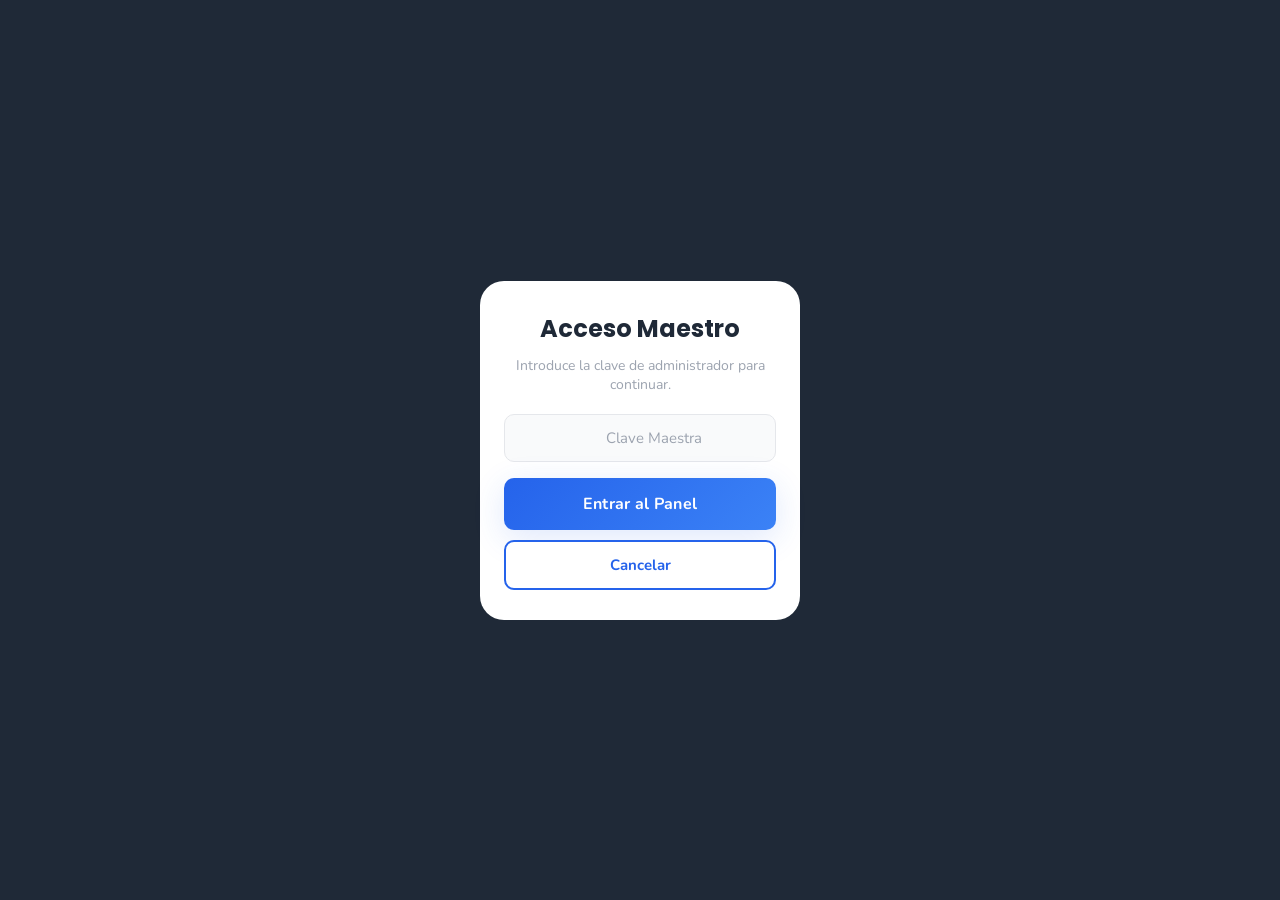
==== admin.html @ 2dc20d6f "cambios en los roles" ====
<!DOCTYPE html>
<html lang="es">
<head>
  <meta charset="UTF-8"/>
  <meta name="viewport" content="width=device-width, initial-scale=1.0"/>
  <title>MediConnect – Panel Admin</title>
  <link rel="stylesheet" href="style.css"/>
  <style>
    .admin-header {
      background: var(--white);
      padding: 52px 20px 16px;
      border-bottom: 1px solid var(--gray-100);
      display: flex; align-items: center; justify-content: space-between;
    }
    .admin-header h1 { font-family: var(--font-title); font-size: 20px; font-weight: 800; color: var(--gray-800); }
    
    .admin-content { padding: 20px; }
    
    .req-card {
      background: var(--white);
      border-radius: 16px;
      padding: 16px;
      margin-bottom: 16px;
      box-shadow: var(--shadow-sm);
      border: 1px solid var(--gray-100);
      display: flex; flex-direction: column; gap: 12px;
    }
    .req-user { display: flex; align-items: center; gap: 12px; }
    .req-avatar { width: 44px; height: 44px; background: var(--primary-light); color: var(--primary); border-radius: 50%; display: flex; align-items: center; justify-content: center; font-weight: 800; font-size: 18px; }
    .req-info h3 { font-size: 15px; font-weight: 700; color: var(--gray-800); }
    .req-info p { font-size: 12px; color: var(--gray-400); }
    
    .req-actions { display: flex; gap: 8px; }
    .btn-approve { background: #10B981; color: white; border: none; padding: 10px; border-radius: 10px; flex: 1; font-weight: 700; font-size: 13px; cursor: pointer; transition: opacity 0.2s; }
    .btn-reject { background: var(--gray-100); color: var(--gray-600); border: none; padding: 10px; border-radius: 10px; flex: 1; font-weight: 700; font-size: 13px; cursor: pointer; }
    .btn-approve:hover, .btn-reject:hover { opacity: 0.8; }

    /* Modal Access */
    #accessModal {
      position: fixed; top: 0; left: 0; width: 100%; height: 100%;
      background: var(--gray-800); z-index: 1000;
      display: flex; align-items: center; justify-content: center; padding: 20px;
    }
    .access-box {
      background: var(--white); width: 100%; max-width: 320px;
      padding: 30px 24px; border-radius: 24px; text-align: center;
    }
    .access-box h2 { font-family: var(--font-title); margin-bottom: 10px; }
    .access-box p { font-size: 14px; color: var(--gray-400); margin-bottom: 20px; }
  </style>
</head>
<body>
  <div id="accessModal">
    <div class="access-box">
      <h2>Acceso Maestro</h2>
      <p>Introduce la clave de administrador para continuar.</p>
      <input type="password" id="masterKey" class="input-field" placeholder="Clave Maestra" style="margin-bottom:16px; text-align:center;">
      <button class="btn-primary" onclick="verifyKey()">Entrar al Panel</button>
      <button class="btn-secondary" style="margin-top:10px;" onclick="location.href='dashboard.html'">Cancelar</button>
    </div>
  </div>

  <div class="page" id="adminPage" style="display:none;">
    <div class="admin-header">
      <h1>Solicitudes Validador</h1>
      <button class="back-btn" onclick="location.href='perfil.html'" style="background:var(--gray-100); width:36px; height:36px; border-radius:50%; border:none; display:flex; align-items:center; justify-content:center; cursor:pointer;">
        <svg xmlns="http://www.w3.org/2000/svg" fill="none" viewBox="0 0 24 24" stroke-width="2.5" stroke="currentColor" style="width:18px;height:18px;"><path stroke-linecap="round" stroke-linejoin="round" d="M15.75 19.5L8.25 12l7.5-7.5"/></svg>
      </button>
    </div>

    <div class="admin-content" id="requestsList">
      <p style="text-align:center; color:var(--gray-400); margin-top:40px;">Cargando solicitudes...</p>
    </div>
  </div>

  <div id="toast" class="toast"></div>

  <script src="app.js"></script>
  <script>
    const MASTER_PASSWORD = 'admin123'; // Clave por defecto (Cámbiala en producción)

    function showToast(msg, type='') {
      const t = document.getElementById('toast');
      t.textContent = msg; t.className = 'toast ' + type; t.classList.add('show');
      setTimeout(() => t.classList.remove('show'), 2800);
    }

    function verifyKey() {
      const input = document.getElementById('masterKey').value;
      if (input === MASTER_PASSWORD) {
        document.getElementById('accessModal').style.display = 'none';
        document.getElementById('adminPage').style.display = 'block';
        loadRequests();
      } else {
        showToast('Clave incorrecta', 'error');
      }
    }

    async function loadRequests() {
      const list = await mediConnect.getValidatorRequests();
      const container = document.getElementById('requestsList');
      
      if (list.length === 0) {
        container.innerHTML = `<div style="text-align:center; margin-top:60px;">
          <div style="font-size:40px; margin-bottom:10px;">✅</div>
          <p style="color:var(--gray-400);">No hay solicitudes pendientes.</p>
        </div>`;
        return;
      }

      container.innerHTML = list.map(req => `
        <div class="req-card fade-up">
          <div class="req-user">
            <div class="req-avatar">${req.nombre.charAt(0).toUpperCase()}</div>
            <div class="req-info">
              <h3>${req.nombre}</h3>
              <p>${req.email}</p>
            </div>
          </div>
          <div class="req-actions">
            <button class="btn-reject" onclick="process('${req.id}', 'rechazado', '${req.usuario_id}')">Rechazar</button>
            <button class="btn-approve" onclick="process('${req.id}', 'aprobado', '${req.usuario_id}')">Aprobar Acceso</button>
          </div>
        </div>
      `).join('');
    }

    async function process(reqId, status, userId) {
      if (!confirm(`¿Estás seguro de ${status === 'aprobado' ? 'aprobar' : 'rechazar'} esta solicitud?`)) return;
      
      const ok = await mediConnect.processValidatorRequest(reqId, status, userId);
      if (ok) {
        showToast(`Usuario ${status}`, 'success');
        loadRequests();
      } else {
        showToast('Error al procesar', 'error');
      }
    }
  </script>
</body>
</html>
---- style.css ----
/* ===== MediConnect - Global Styles ===== */
@import url('https://fonts.googleapis.com/css2?family=Nunito:wght@400;500;600;700;800&family=Poppins:wght@400;500;600;700&display=swap');

:root {
  --primary: #2563EB;
  --primary-dark: #1d4ed8;
  --primary-light: #EFF6FF;
  --primary-gradient: linear-gradient(135deg, #2563EB, #3B82F6);
  --success: #10B981;
  --warning: #F59E0B;
  --danger: #EF4444;
  --gray-50: #F9FAFB;
  --gray-100: #F3F4F6;
  --gray-200: #E5E7EB;
  --gray-400: #9CA3AF;
  --gray-600: #4B5563;
  --gray-800: #1F2937;
  --white: #FFFFFF;
  --shadow-sm: 0 1px 3px rgba(0,0,0,0.08);
  --shadow-md: 0 4px 16px rgba(0,0,0,0.10);
  --shadow-lg: 0 8px 32px rgba(37,99,235,0.15);
  --radius: 14px;
  --radius-sm: 10px;
  --nav-height: 72px;
  --font-main: 'Nunito', sans-serif;
  --font-title: 'Poppins', sans-serif;
  
  /* Role Colors - Premium Palettes */
  --role-donante: #10B981;
  --role-donante-bg: rgba(16, 185, 129, 0.1);
  --role-receptor: #6366F1;
  --role-receptor-bg: rgba(99, 102, 241, 0.1);
  --role-validador: #F59E0B;
  --role-validador-bg: rgba(245, 158, 11, 0.1);
}

* { margin: 0; padding: 0; box-sizing: border-box; -webkit-tap-highlight-color: transparent; }

html, body {
  font-family: var(--font-main);
  background: var(--gray-50);
  color: var(--gray-800);
  min-height: 100vh;
  max-width: 480px;
  margin: 0 auto;
  position: relative;
  overflow-x: hidden;
}

/* ===== BOTTOM NAV ===== */
.bottom-nav {
  position: fixed;
  bottom: 0; left: 50%; transform: translateX(-50%);
  width: 100%; max-width: 480px;
  background: var(--white);
  border-top: 1px solid var(--gray-200);
  display: flex;
  align-items: center;
  justify-content: space-around;
  height: var(--nav-height);
  z-index: 100;
  box-shadow: 0 -4px 20px rgba(0,0,0,0.06);
}

.nav-item {
  display: flex;
  flex-direction: column;
  align-items: center;
  gap: 4px;
  color: var(--gray-400);
  text-decoration: none;
  font-size: 11px;
  font-weight: 600;
  cursor: pointer;
  transition: color 0.2s;
  padding: 8px 12px;
}

.nav-item.active { color: var(--primary); }
.nav-item svg { width: 22px; height: 22px; }

.nav-btn-center {
  background: var(--primary-gradient);
  border: none;
  border-radius: 50%;
  width: 54px; height: 54px;
  display: flex;
  align-items: center;
  justify-content: center;
  box-shadow: 0 4px 16px rgba(37,99,235,0.4);
  cursor: pointer;
  margin-top: -12px;
  transition: transform 0.2s, box-shadow 0.2s;
}
.nav-btn-center:hover { transform: scale(1.08); box-shadow: 0 6px 20px rgba(37,99,235,0.5); }
.nav-btn-center svg { color: white; width: 26px; height: 26px; }

/* ===== PAGE CONTENT ===== */
.page { padding-bottom: calc(var(--nav-height) + 16px); min-height: 100vh; }
.page-no-nav { min-height: 100vh; }

/* ===== CARDS ===== */
.card {
  background: var(--white);
  border-radius: var(--radius);
  padding: 16px;
  box-shadow: var(--shadow-sm);
  border: 1px solid var(--gray-100);
}

/* ===== BUTTONS ===== */
.btn-primary {
  background: var(--primary-gradient);
  color: white;
  border: none;
  border-radius: var(--radius-sm);
  padding: 15px 24px;
  font-size: 16px;
  font-weight: 700;
  font-family: var(--font-main);
  width: 100%;
  cursor: pointer;
  transition: opacity 0.2s, transform 0.15s, box-shadow 0.2s;
  box-shadow: var(--shadow-lg);
  letter-spacing: 0.3px;
}
.btn-primary:hover { opacity: 0.93; box-shadow: 0 6px 20px rgba(37,99,235,0.35); }
.btn-primary:active { transform: scale(0.98); }

.btn-secondary {
  background: var(--white);
  color: var(--primary);
  border: 2px solid var(--primary);
  border-radius: var(--radius-sm);
  padding: 13px 24px;
  font-size: 15px;
  font-weight: 700;
  font-family: var(--font-main);
  width: 100%;
  cursor: pointer;
  transition: all 0.2s;
}
.btn-secondary:hover { background: var(--primary-light); }

/* ===== INPUTS ===== */
.input-group { display: flex; flex-direction: column; gap: 6px; }
.input-group label { font-size: 13px; font-weight: 700; color: var(--gray-600); text-transform: uppercase; letter-spacing: 0.5px; }

.input-field {
  width: 100%;
  background: var(--gray-50);
  border: 1.5px solid var(--gray-200);
  border-radius: var(--radius-sm);
  padding: 13px 14px 13px 42px;
  font-size: 15px;
  font-family: var(--font-main);
  color: var(--gray-800);
  outline: none;
  transition: border-color 0.2s, box-shadow 0.2s;
}
.input-field:focus { border-color: var(--primary); box-shadow: 0 0 0 3px rgba(37,99,235,0.1); background: white; }
.input-field::placeholder { color: var(--gray-400); }
.input-field.no-icon { padding-left: 14px; }

.input-wrap { position: relative; }
.input-wrap .input-icon {
  position: absolute;
  left: 13px; top: 50%; transform: translateY(-50%);
  color: var(--gray-400);
  width: 18px; height: 18px;
  pointer-events: none;
}

/* ===== STATUS BADGES ===== */
.badge {
  display: inline-flex;
  align-items: center;
  padding: 3px 10px;
  border-radius: 20px;
  font-size: 11px;
  font-weight: 700;
  text-transform: uppercase;
  letter-spacing: 0.4px;
}
.badge-success { background: #D1FAE5; color: #065F46; }
.badge-warning { background: #FEF3C7; color: #92400E; }
.badge-danger  { background: #FEE2E2; color: #991B1B; }
.badge-blue    { background: var(--primary-light); color: var(--primary); }

/* ROLE BADGES (Glassmorphism) */
.role-badge {
  display: inline-flex;
  align-items: center;
  gap: 6px;
  padding: 6px 14px;
  border-radius: 12px;
  font-size: 12px;
  font-weight: 800;
  text-transform: uppercase;
  letter-spacing: 0.5px;
  backdrop-filter: blur(8px);
  border: 1px solid rgba(255,255,255,0.2);
}
.role-badge.donante { background: var(--role-donante-bg); color: var(--role-donante); border-color: rgba(16, 185, 129, 0.2); }
.role-badge.receptor { background: var(--role-receptor-bg); color: var(--role-receptor); border-color: rgba(99, 102, 241, 0.2); }
.role-badge.validador { background: var(--role-validador-bg); color: var(--role-validador); border-color: rgba(245, 158, 11, 0.2); }

/* PREMIUM STATS CARD */
.stat-card {
  flex: 1;
  background: var(--white);
  border-radius: 18px;
  padding: 16px 12px;
  text-align: center;
  box-shadow: 0 4px 12px rgba(0,0,0,0.03);
  border: 1px solid var(--gray-100);
  transition: transform 0.3s cubic-bezier(0.34, 1.56, 0.64, 1);
}
.stat-card:hover { transform: translateY(-5px); box-shadow: 0 8px 24px rgba(0,0,0,0.06); }
.stat-card .icon-wrap {
  width: 42px; height: 42px;
  border-radius: 12px;
  margin: 0 auto 10px;
  display: flex; align-items: center; justify-content: center;
}
.stat-card h4 { font-size: 20px; font-weight: 800; color: var(--gray-800); margin-bottom: 2px; }
.stat-card p { font-size: 11px; font-weight: 700; color: var(--gray-400); text-transform: uppercase; }

/* ===== MEDICINE CARD ===== */
.med-card {
  background: var(--white);
  border-radius: var(--radius);
  padding: 14px;
  display: flex;
  align-items: center;
  gap: 14px;
  box-shadow: var(--shadow-sm);
  border: 1px solid var(--gray-100);
  transition: box-shadow 0.2s;
}
.med-card:hover { box-shadow: var(--shadow-md); }

.med-img {
  width: 60px; height: 60px;
  border-radius: 10px;
  object-fit: cover;
  background: var(--gray-100);
  flex-shrink: 0;
  display: flex; align-items: center; justify-content: center;
  font-size: 24px;
  overflow: hidden;
}
.med-img img { width: 100%; height: 100%; object-fit: cover; }

.med-info { flex: 1; min-width: 0; }
.med-info h3 { font-size: 15px; font-weight: 700; color: var(--gray-800); white-space: nowrap; overflow: hidden; text-overflow: ellipsis; }
.med-info p { font-size: 12px; color: var(--gray-400); margin-top: 2px; }
.med-info .med-meta { display: flex; align-items: center; gap: 4px; margin-top: 4px; font-size: 12px; color: var(--gray-600); }

/* ===== MODAL ===== */
.modal-overlay {
  position: fixed;
  inset: 0;
  background: rgba(0,0,0,0.5);
  backdrop-filter: blur(4px);
  z-index: 200;
  display: flex;
  align-items: center;
  justify-content: center;
  padding: 24px;
  opacity: 0;
  pointer-events: none;
  transition: opacity 0.2s;
}
.modal-overlay.show { opacity: 1; pointer-events: all; }

.modal {
  background: var(--white);
  border-radius: 20px;
  padding: 28px 24px;
  width: 100%;
  max-width: 360px;
  text-align: center;
  transform: scale(0.9) translateY(20px);
  transition: transform 0.25s cubic-bezier(0.34,1.56,0.64,1);
}
.modal-overlay.show .modal { transform: scale(1) translateY(0); }

/* ===== TOAST ===== */
.toast {
  position: fixed;
  top: 16px; left: 50%; transform: translateX(-50%) translateY(-80px);
  background: var(--gray-800);
  color: white;
  padding: 12px 20px;
  border-radius: 30px;
  font-size: 14px;
  font-weight: 600;
  z-index: 300;
  transition: transform 0.3s cubic-bezier(0.34,1.56,0.64,1);
  white-space: nowrap;
  max-width: 90vw;
}
.toast.show { transform: translateX(-50%) translateY(0); }
.toast.success { background: var(--success); }
.toast.error { background: var(--danger); }

/* ===== SKELETON LOADER ===== */
.skeleton {
  background: linear-gradient(90deg, var(--gray-100) 25%, var(--gray-200) 50%, var(--gray-100) 75%);
  background-size: 200% 100%;
  animation: shimmer 1.5s infinite;
  border-radius: 8px;
}
@keyframes shimmer { 0%{background-position:200% 0} 100%{background-position:-200% 0} }

/* ===== SECTION HEADER ===== */
.section-header {
  display: flex;
  align-items: center;
  justify-content: space-between;
  margin-bottom: 14px;
}
.section-header h2 { font-size: 17px; font-weight: 800; color: var(--gray-800); font-family: var(--font-title); }
.section-header a { font-size: 13px; color: var(--primary); font-weight: 700; text-decoration: none; }

/* ===== SCROLLBAR ===== */
::-webkit-scrollbar { width: 4px; }
::-webkit-scrollbar-track { background: transparent; }
::-webkit-scrollbar-thumb { background: var(--gray-200); border-radius: 10px; }

/* ===== ANIMATIONS ===== */
@keyframes fadeUp { from { opacity:0; transform:translateY(20px); } to { opacity:1; transform:translateY(0); } }
.fade-up { animation: fadeUp 0.4s ease forwards; }
.delay-1 { animation-delay: 0.1s; opacity: 0; }
.delay-2 { animation-delay: 0.2s; opacity: 0; }
.delay-3 { animation-delay: 0.3s; opacity: 0; }
.delay-4 { animation-delay: 0.4s; opacity: 0; }

/* ===== SPINNER ===== */
.spinner {
  width: 20px; height: 20px;
  border: 2.5px solid rgba(255,255,255,0.4);
  border-top-color: white;
  border-radius: 50%;
  animation: spin 0.7s linear infinite;
  display: inline-block;
}
@keyframes spin { to { transform: rotate(360deg); } }
/* ===== APP HEADER ===== */
.app-header {
  background: var(--white);
  padding: 52px 20px 16px;
  display: flex;
  align-items: center;
  gap: 12px;
  position: sticky;
  top: 0;
  z-index: 100;
  border-bottom: 1px solid var(--gray-100);
  max-width: 480px;
  width: 100%;
  margin: 0 auto;
}
.app-header h1 {
  font-family: var(--font-title);
  font-size: 20px;
  font-weight: 700;
  color: var(--gray-800);
}

.back-btn {
  background: var(--gray-100);
  border: none;
  cursor: pointer;
  width: 36px;
  height: 36px;
  display: flex;
  align-items: center;
  justify-content: center;
  border-radius: 50%;
  transition: background 0.2s;
  color: var(--gray-800);
}
.back-btn:active { background: var(--gray-200); }
.back-btn svg { width: 20px; height: 20px; }

/* ===== SEARCH BOX ===== */
.search-box {
  background: var(--white);
  border-radius: var(--radius-sm);
  padding: 12px 16px;
  display: flex;
  align-items: center;
  gap: 10px;
  border: 1px solid var(--gray-200);
  transition: border-color 0.2s;
}
.search-box:focus-within { border-color: var(--primary); }
.search-box input {
  border: none;
  outline: none;
  width: 100%;
  font-size: 14px;
  font-weight: 600;
  font-family: var(--font-main);
  background: transparent;
}

/* ===== GRID SYSTEM ===== */
.row-2 { display: grid; grid-template-columns: 1fr 1fr; gap: 12px; }
/* ===== DASHBOARD SPECIFIC ===== */
.header-greeting h2 {
  font-family: var(--font-title);
  font-size: 22px;
  font-weight: 800;
  color: var(--gray-800);
  letter-spacing: -0.5px;
}
.header-greeting p { font-size: 14px; color: var(--gray-400); font-weight: 600; }

.avatar {
  width: 44px;
  height: 44px;
  border-radius: 12px;
  background: var(--gray-100);
  display: flex;
  align-items: center;
  justify-content: center;
  font-weight: 800;
  color: var(--primary);
  border: 1px solid var(--gray-200);
  cursor: pointer;
  transition: transform 0.2s;
}
.avatar:active { transform: scale(0.95); }

.dash-content {
  padding: 20px 16px;
  display: flex;
  flex-direction: column;
  gap: 20px;
}

.stats-container {
  display: flex;
  gap: 12px;
  padding: 0 20px;
  margin-top: -10px;
}
/* ===== FILTERS & CHIPS ===== */
.filter-chips {
  display: flex;
  gap: 8px;
  overflow-x: auto;
  padding: 14px 20px;
  scrollbar-width: none;
}
.filter-chips::-webkit-scrollbar { display: none; }

.chip {
  border: 1.5px solid var(--gray-200);
  border-radius: 20px;
  padding: 7px 16px;
  font-size: 13px;
  font-weight: 700;
  font-family: var(--font-main);
  color: var(--gray-600);
  background: var(--white);
  cursor: pointer;
  white-space: nowrap;
  transition: all 0.2s;
  flex-shrink: 0;
}
.chip.active {
  background: var(--primary);
  border-color: var(--primary);
  color: white;
}

/* ===== RESULTS LIST ===== */
.results-list { padding: 0 16px 16px; display: flex; flex-direction: column; gap: 10px; }

.med-card-full {
  background: var(--white);
  border-radius: var(--radius);
  padding: 14px;
  display: flex;
  align-items: center;
  gap: 14px;
  box-shadow: var(--shadow-sm);
  border: 1px solid var(--gray-100);
}
.med-card-full .med-img { width: 68px; height: 68px; border-radius: 12px; background: var(--gray-100); display: flex; align-items: center; justify-content: center; font-size: 26px; flex-shrink: 0; overflow: hidden; }
.med-card-full .med-info { flex: 1; min-width: 0; }
.med-card-full .med-info h3 { font-size: 15px; font-weight: 700; color: var(--gray-800); }
.med-card-full .med-info p { font-size: 12px; color: var(--gray-400); margin-top: 2px; }
.med-card-full .med-qty { font-size: 13px; font-weight: 700; color: var(--primary); white-space: nowrap; }
.med-card-full .med-location { display: flex; align-items: center; gap: 4px; font-size: 12px; color: var(--gray-600); margin-top: 4px; }

.btn-detail {
  background: var(--gray-800);
  color: white;
  border: none;
  border-radius: 10px;
  padding: 9px 14px;
  font-size: 12px;
  font-weight: 700;
  font-family: var(--font-main);
  cursor: pointer;
  white-space: nowrap;
  transition: background 0.2s;
}
.btn-detail:hover { background: var(--primary); }

/* ===== FORM & SCANNER ===== */
.scanner-area {
  background: var(--primary-light);
  border: 2px dashed rgba(37, 99, 235, 0.3);
  border-radius: var(--radius);
  padding: 28px;
  text-align: center;
  cursor: pointer;
  transition: all 0.2s;
}
.scanner-area:hover { background: #dbeafe; border-color: var(--primary); }
.scanner-icon { font-size: 36px; margin-bottom: 8px; }
.scanner-area span { display: block; color: var(--primary); font-weight: 700; font-size: 15px; margin-top: 2px; }

.photo-upload {
  border: 2px dashed var(--gray-200);
  border-radius: var(--radius);
  padding: 24px;
  text-align: center;
  cursor: pointer;
  transition: all 0.2s;
  background: var(--gray-50);
}
.photo-upload:hover { border-color: var(--primary); background: var(--primary-light); }
.photo-upload-icon { font-size: 28px; margin-bottom: 6px; }
.photo-upload span { font-size: 13px; color: var(--gray-400); font-weight: 600; }
.photo-upload input { display: none; }
#photoPreview { max-width: 100%; border-radius: 10px; margin-top: 10px; display: none; }

select.input-field {
  padding-left: 14px;
  appearance: none;
  background-image: url("data:image/svg+xml,%3Csvg xmlns='http://www.w3.org/2000/svg' fill='none' viewBox='0 0 24 24' stroke='%239CA3AF'%3E%3Cpath stroke-linecap='round' stroke-linejoin='round' stroke-width='2' d='M19 9l-7 7-7-7'/%3E%3C/svg%3E");
  background-repeat: no-repeat;
  background-position: right 12px center;
  background-size: 16px;
}

/* ===== QR MODAL ===== */
.qr-modal-content { text-align: center; }
.qr-modal-content h2 { font-size: 20px; font-weight: 800; color: var(--gray-800); margin-bottom: 6px; font-family: var(--font-title); }
.qr-modal-content p { font-size: 13px; color: var(--gray-400); margin-bottom: 20px; }
.qr-box {
  background: var(--white);
  border: 2px dashed var(--gray-200);
  border-radius: 12px;
  padding: 20px;
  display: inline-flex;
  align-items: center;
  justify-content: center;
  margin-bottom: 12px;
}
#qrCode { width: 160px; height: 160px; }
.qr-id { font-size: 14px; font-weight: 700; color: var(--primary); margin-bottom: 16px; }
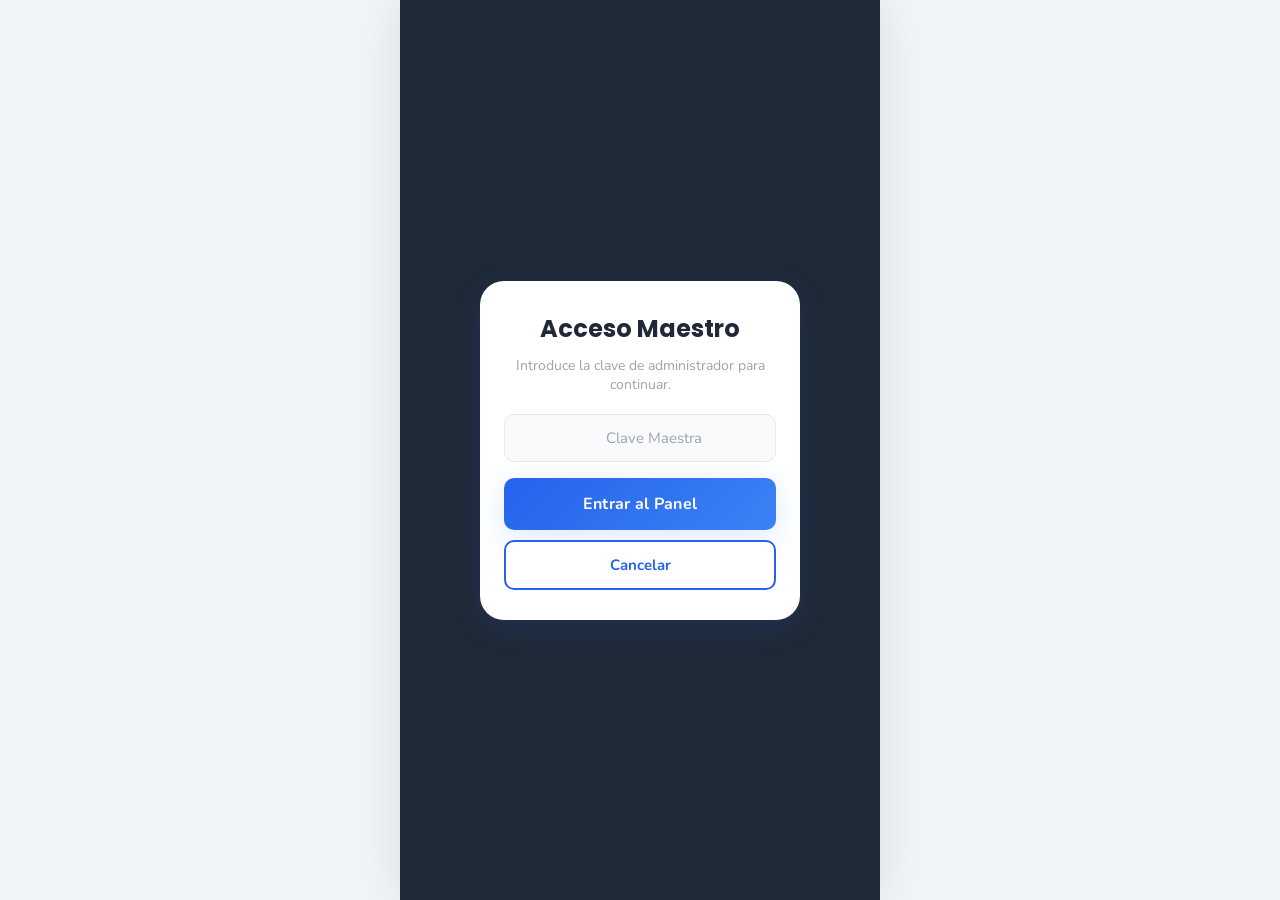
==== commit abd654dc: "Afinar detalles del diseño que no era proporcional" ====
--- a/admin.html
+++ b/admin.html
@@ -37,13 +37,15 @@
 
     /* Modal Access */
     #accessModal {
-      position: fixed; top: 0; left: 0; width: 100%; height: 100%;
+      position: fixed; top: 0; left: 50%; transform: translateX(-50%);
+      width: 100%; max-width: 480px; height: 100%;
       background: var(--gray-800); z-index: 1000;
       display: flex; align-items: center; justify-content: center; padding: 20px;
     }
     .access-box {
       background: var(--white); width: 100%; max-width: 320px;
       padding: 30px 24px; border-radius: 24px; text-align: center;
+      box-shadow: var(--shadow-lg);
     }
     .access-box h2 { font-family: var(--font-title); margin-bottom: 10px; }
     .access-box p { font-size: 14px; color: var(--gray-400); margin-bottom: 20px; }
@@ -61,14 +63,14 @@
   </div>
 
   <div class="page" id="adminPage" style="display:none;">
-    <div class="admin-header">
-      <h1>Solicitudes Validador</h1>
-      <button class="back-btn" onclick="location.href='perfil.html'" style="background:var(--gray-100); width:36px; height:36px; border-radius:50%; border:none; display:flex; align-items:center; justify-content:center; cursor:pointer;">
-        <svg xmlns="http://www.w3.org/2000/svg" fill="none" viewBox="0 0 24 24" stroke-width="2.5" stroke="currentColor" style="width:18px;height:18px;"><path stroke-linecap="round" stroke-linejoin="round" d="M15.75 19.5L8.25 12l7.5-7.5"/></svg>
+    <div class="app-header fade-up">
+      <button class="back-btn" onclick="location.href='perfil.html'">
+        <svg xmlns="http://www.w3.org/2000/svg" fill="none" viewBox="0 0 24 24" stroke-width="2.5" stroke="currentColor"><path stroke-linecap="round" stroke-linejoin="round" d="M15.75 19.5L8.25 12l7.5-7.5"/></svg>
       </button>
+      <h1>Administración</h1>
     </div>
 
-    <div class="admin-content" id="requestsList">
+    <div class="view-content" id="requestsList" style="padding-top: 20px;">
       <p style="text-align:center; color:var(--gray-400); margin-top:40px;">Cargando solicitudes...</p>
     </div>
   </div>
--- a/style.css
+++ b/style.css
@@ -16,15 +16,15 @@
   --gray-600: #4B5563;
   --gray-800: #1F2937;
   --white: #FFFFFF;
-  --shadow-sm: 0 1px 3px rgba(0,0,0,0.08);
-  --shadow-md: 0 4px 16px rgba(0,0,0,0.10);
-  --shadow-lg: 0 8px 32px rgba(37,99,235,0.15);
+  --shadow-sm: 0 1px 3px rgba(0, 0, 0, 0.08);
+  --shadow-md: 0 4px 16px rgba(0, 0, 0, 0.10);
+  --shadow-lg: 0 8px 32px rgba(37, 99, 235, 0.15);
   --radius: 14px;
   --radius-sm: 10px;
   --nav-height: 72px;
   --font-main: 'Nunito', sans-serif;
   --font-title: 'Poppins', sans-serif;
-  
+
   /* Role Colors - Premium Palettes */
   --role-donante: #10B981;
   --role-donante-bg: rgba(16, 185, 129, 0.1);
@@ -34,24 +34,40 @@
   --role-validador-bg: rgba(245, 158, 11, 0.1);
 }
 
-* { margin: 0; padding: 0; box-sizing: border-box; -webkit-tap-highlight-color: transparent; }
-
-html, body {
+* {
+  margin: 0;
+  padding: 0;
+  box-sizing: border-box;
+  -webkit-tap-highlight-color: transparent;
+}
+
+html {
+  background: #f1f5f9;
+  /* Fondo neutro para el 'overscan' en desktop */
+  min-height: 100vh;
+}
+
+body {
   font-family: var(--font-main);
   background: var(--gray-50);
   color: var(--gray-800);
   min-height: 100vh;
   max-width: 480px;
+  /* Tamaño oficial según perfil.html */
   margin: 0 auto;
   position: relative;
   overflow-x: hidden;
+  box-shadow: 0 0 50px rgba(0, 0, 0, 0.1);
 }
 
 /* ===== BOTTOM NAV ===== */
 .bottom-nav {
   position: fixed;
-  bottom: 0; left: 50%; transform: translateX(-50%);
-  width: 100%; max-width: 480px;
+  bottom: 0;
+  left: 50%;
+  transform: translateX(-50%);
+  width: 100%;
+  max-width: 480px;
   background: var(--white);
   border-top: 1px solid var(--gray-200);
   display: flex;
@@ -59,7 +75,7 @@
   justify-content: space-around;
   height: var(--nav-height);
   z-index: 100;
-  box-shadow: 0 -4px 20px rgba(0,0,0,0.06);
+  box-shadow: 0 -4px 20px rgba(0, 0, 0, 0.06);
 }
 
 .nav-item {
@@ -76,28 +92,50 @@
   padding: 8px 12px;
 }
 
-.nav-item.active { color: var(--primary); }
-.nav-item svg { width: 22px; height: 22px; }
+.nav-item.active {
+  color: var(--primary);
+}
+
+.nav-item svg {
+  width: 22px;
+  height: 22px;
+}
 
 .nav-btn-center {
   background: var(--primary-gradient);
   border: none;
   border-radius: 50%;
-  width: 54px; height: 54px;
+  width: 54px;
+  height: 54px;
   display: flex;
   align-items: center;
   justify-content: center;
-  box-shadow: 0 4px 16px rgba(37,99,235,0.4);
+  box-shadow: 0 4px 16px rgba(37, 99, 235, 0.4);
   cursor: pointer;
   margin-top: -12px;
   transition: transform 0.2s, box-shadow 0.2s;
 }
-.nav-btn-center:hover { transform: scale(1.08); box-shadow: 0 6px 20px rgba(37,99,235,0.5); }
-.nav-btn-center svg { color: white; width: 26px; height: 26px; }
+
+.nav-btn-center:hover {
+  transform: scale(1.08);
+  box-shadow: 0 6px 20px rgba(37, 99, 235, 0.5);
+}
+
+.nav-btn-center svg {
+  color: white;
+  width: 26px;
+  height: 26px;
+}
 
 /* ===== PAGE CONTENT ===== */
-.page { padding-bottom: calc(var(--nav-height) + 16px); min-height: 100vh; }
-.page-no-nav { min-height: 100vh; }
+.page {
+  padding-bottom: calc(var(--nav-height) + 16px);
+  min-height: 100vh;
+}
+
+.page-no-nav {
+  min-height: 100vh;
+}
 
 /* ===== CARDS ===== */
 .card {
@@ -124,8 +162,15 @@
   box-shadow: var(--shadow-lg);
   letter-spacing: 0.3px;
 }
-.btn-primary:hover { opacity: 0.93; box-shadow: 0 6px 20px rgba(37,99,235,0.35); }
-.btn-primary:active { transform: scale(0.98); }
+
+.btn-primary:hover {
+  opacity: 0.93;
+  box-shadow: 0 6px 20px rgba(37, 99, 235, 0.35);
+}
+
+.btn-primary:active {
+  transform: scale(0.98);
+}
 
 .btn-secondary {
   background: var(--white);
@@ -140,11 +185,25 @@
   cursor: pointer;
   transition: all 0.2s;
 }
-.btn-secondary:hover { background: var(--primary-light); }
+
+.btn-secondary:hover {
+  background: var(--primary-light);
+}
 
 /* ===== INPUTS ===== */
-.input-group { display: flex; flex-direction: column; gap: 6px; }
-.input-group label { font-size: 13px; font-weight: 700; color: var(--gray-600); text-transform: uppercase; letter-spacing: 0.5px; }
+.input-group {
+  display: flex;
+  flex-direction: column;
+  gap: 6px;
+}
+
+.input-group label {
+  font-size: 13px;
+  font-weight: 700;
+  color: var(--gray-600);
+  text-transform: uppercase;
+  letter-spacing: 0.5px;
+}
 
 .input-field {
   width: 100%;
@@ -158,16 +217,33 @@
   outline: none;
   transition: border-color 0.2s, box-shadow 0.2s;
 }
-.input-field:focus { border-color: var(--primary); box-shadow: 0 0 0 3px rgba(37,99,235,0.1); background: white; }
-.input-field::placeholder { color: var(--gray-400); }
-.input-field.no-icon { padding-left: 14px; }
-
-.input-wrap { position: relative; }
+
+.input-field:focus {
+  border-color: var(--primary);
+  box-shadow: 0 0 0 3px rgba(37, 99, 235, 0.1);
+  background: white;
+}
+
+.input-field::placeholder {
+  color: var(--gray-400);
+}
+
+.input-field.no-icon {
+  padding-left: 14px;
+}
+
+.input-wrap {
+  position: relative;
+}
+
 .input-wrap .input-icon {
   position: absolute;
-  left: 13px; top: 50%; transform: translateY(-50%);
+  left: 13px;
+  top: 50%;
+  transform: translateY(-50%);
   color: var(--gray-400);
-  width: 18px; height: 18px;
+  width: 18px;
+  height: 18px;
   pointer-events: none;
 }
 
@@ -182,10 +258,26 @@
   text-transform: uppercase;
   letter-spacing: 0.4px;
 }
-.badge-success { background: #D1FAE5; color: #065F46; }
-.badge-warning { background: #FEF3C7; color: #92400E; }
-.badge-danger  { background: #FEE2E2; color: #991B1B; }
-.badge-blue    { background: var(--primary-light); color: var(--primary); }
+
+.badge-success {
+  background: #D1FAE5;
+  color: #065F46;
+}
+
+.badge-warning {
+  background: #FEF3C7;
+  color: #92400E;
+}
+
+.badge-danger {
+  background: #FEE2E2;
+  color: #991B1B;
+}
+
+.badge-blue {
+  background: var(--primary-light);
+  color: var(--primary);
+}
 
 /* ROLE BADGES (Glassmorphism) */
 .role-badge {
@@ -199,11 +291,26 @@
   text-transform: uppercase;
   letter-spacing: 0.5px;
   backdrop-filter: blur(8px);
-  border: 1px solid rgba(255,255,255,0.2);
-}
-.role-badge.donante { background: var(--role-donante-bg); color: var(--role-donante); border-color: rgba(16, 185, 129, 0.2); }
-.role-badge.receptor { background: var(--role-receptor-bg); color: var(--role-receptor); border-color: rgba(99, 102, 241, 0.2); }
-.role-badge.validador { background: var(--role-validador-bg); color: var(--role-validador); border-color: rgba(245, 158, 11, 0.2); }
+  border: 1px solid rgba(255, 255, 255, 0.2);
+}
+
+.role-badge.donante {
+  background: var(--role-donante-bg);
+  color: var(--role-donante);
+  border-color: rgba(16, 185, 129, 0.2);
+}
+
+.role-badge.receptor {
+  background: var(--role-receptor-bg);
+  color: var(--role-receptor);
+  border-color: rgba(99, 102, 241, 0.2);
+}
+
+.role-badge.validador {
+  background: var(--role-validador-bg);
+  color: var(--role-validador);
+  border-color: rgba(245, 158, 11, 0.2);
+}
 
 /* PREMIUM STATS CARD */
 .stat-card {
@@ -212,19 +319,39 @@
   border-radius: 18px;
   padding: 16px 12px;
   text-align: center;
-  box-shadow: 0 4px 12px rgba(0,0,0,0.03);
+  box-shadow: 0 4px 12px rgba(0, 0, 0, 0.03);
   border: 1px solid var(--gray-100);
   transition: transform 0.3s cubic-bezier(0.34, 1.56, 0.64, 1);
 }
-.stat-card:hover { transform: translateY(-5px); box-shadow: 0 8px 24px rgba(0,0,0,0.06); }
+
+.stat-card:hover {
+  transform: translateY(-5px);
+  box-shadow: 0 8px 24px rgba(0, 0, 0, 0.06);
+}
+
 .stat-card .icon-wrap {
-  width: 42px; height: 42px;
+  width: 42px;
+  height: 42px;
   border-radius: 12px;
   margin: 0 auto 10px;
-  display: flex; align-items: center; justify-content: center;
-}
-.stat-card h4 { font-size: 20px; font-weight: 800; color: var(--gray-800); margin-bottom: 2px; }
-.stat-card p { font-size: 11px; font-weight: 700; color: var(--gray-400); text-transform: uppercase; }
+  display: flex;
+  align-items: center;
+  justify-content: center;
+}
+
+.stat-card h4 {
+  font-size: 20px;
+  font-weight: 800;
+  color: var(--gray-800);
+  margin-bottom: 2px;
+}
+
+.stat-card p {
+  font-size: 11px;
+  font-weight: 700;
+  color: var(--gray-400);
+  text-transform: uppercase;
+}
 
 /* ===== MEDICINE CARD ===== */
 .med-card {
@@ -238,30 +365,65 @@
   border: 1px solid var(--gray-100);
   transition: box-shadow 0.2s;
 }
-.med-card:hover { box-shadow: var(--shadow-md); }
+
+.med-card:hover {
+  box-shadow: var(--shadow-md);
+}
 
 .med-img {
-  width: 60px; height: 60px;
+  width: 60px;
+  height: 60px;
   border-radius: 10px;
   object-fit: cover;
   background: var(--gray-100);
   flex-shrink: 0;
-  display: flex; align-items: center; justify-content: center;
+  display: flex;
+  align-items: center;
+  justify-content: center;
   font-size: 24px;
   overflow: hidden;
 }
-.med-img img { width: 100%; height: 100%; object-fit: cover; }
-
-.med-info { flex: 1; min-width: 0; }
-.med-info h3 { font-size: 15px; font-weight: 700; color: var(--gray-800); white-space: nowrap; overflow: hidden; text-overflow: ellipsis; }
-.med-info p { font-size: 12px; color: var(--gray-400); margin-top: 2px; }
-.med-info .med-meta { display: flex; align-items: center; gap: 4px; margin-top: 4px; font-size: 12px; color: var(--gray-600); }
+
+.med-img img {
+  width: 100%;
+  height: 100%;
+  object-fit: cover;
+}
+
+.med-info {
+  flex: 1;
+  min-width: 0;
+}
+
+.med-info h3 {
+  font-size: 15px;
+  font-weight: 700;
+  color: var(--gray-800);
+  white-space: nowrap;
+  overflow: hidden;
+  text-overflow: ellipsis;
+}
+
+.med-info p {
+  font-size: 12px;
+  color: var(--gray-400);
+  margin-top: 2px;
+}
+
+.med-info .med-meta {
+  display: flex;
+  align-items: center;
+  gap: 4px;
+  margin-top: 4px;
+  font-size: 12px;
+  color: var(--gray-600);
+}
 
 /* ===== MODAL ===== */
 .modal-overlay {
   position: fixed;
   inset: 0;
-  background: rgba(0,0,0,0.5);
+  background: rgba(0, 0, 0, 0.5);
   backdrop-filter: blur(4px);
   z-index: 200;
   display: flex;
@@ -272,7 +434,11 @@
   pointer-events: none;
   transition: opacity 0.2s;
 }
-.modal-overlay.show { opacity: 1; pointer-events: all; }
+
+.modal-overlay.show {
+  opacity: 1;
+  pointer-events: all;
+}
 
 .modal {
   background: var(--white);
@@ -282,14 +448,19 @@
   max-width: 360px;
   text-align: center;
   transform: scale(0.9) translateY(20px);
-  transition: transform 0.25s cubic-bezier(0.34,1.56,0.64,1);
-}
-.modal-overlay.show .modal { transform: scale(1) translateY(0); }
+  transition: transform 0.25s cubic-bezier(0.34, 1.56, 0.64, 1);
+}
+
+.modal-overlay.show .modal {
+  transform: scale(1) translateY(0);
+}
 
 /* ===== TOAST ===== */
 .toast {
   position: fixed;
-  top: 16px; left: 50%; transform: translateX(-50%) translateY(-80px);
+  top: 16px;
+  left: 50%;
+  transform: translateX(-50%) translateY(-80px);
   background: var(--gray-800);
   color: white;
   padding: 12px 20px;
@@ -297,13 +468,22 @@
   font-size: 14px;
   font-weight: 600;
   z-index: 300;
-  transition: transform 0.3s cubic-bezier(0.34,1.56,0.64,1);
+  transition: transform 0.3s cubic-bezier(0.34, 1.56, 0.64, 1);
   white-space: nowrap;
-  max-width: 90vw;
-}
-.toast.show { transform: translateX(-50%) translateY(0); }
-.toast.success { background: var(--success); }
-.toast.error { background: var(--danger); }
+  max-width: 440px;
+}
+
+.toast.show {
+  transform: translateX(-50%) translateY(0);
+}
+
+.toast.success {
+  background: var(--success);
+}
+
+.toast.error {
+  background: var(--danger);
+}
 
 /* ===== SKELETON LOADER ===== */
 .skeleton {
@@ -312,7 +492,16 @@
   animation: shimmer 1.5s infinite;
   border-radius: 8px;
 }
-@keyframes shimmer { 0%{background-position:200% 0} 100%{background-position:-200% 0} }
+
+@keyframes shimmer {
+  0% {
+    background-position: 200% 0
+  }
+
+  100% {
+    background-position: -200% 0
+  }
+}
 
 /* ===== SECTION HEADER ===== */
 .section-header {
@@ -321,36 +510,93 @@
   justify-content: space-between;
   margin-bottom: 14px;
 }
-.section-header h2 { font-size: 17px; font-weight: 800; color: var(--gray-800); font-family: var(--font-title); }
-.section-header a { font-size: 13px; color: var(--primary); font-weight: 700; text-decoration: none; }
+
+.section-header h2 {
+  font-size: 17px;
+  font-weight: 800;
+  color: var(--gray-800);
+  font-family: var(--font-title);
+}
+
+.section-header a {
+  font-size: 13px;
+  color: var(--primary);
+  font-weight: 700;
+  text-decoration: none;
+}
 
 /* ===== SCROLLBAR ===== */
-::-webkit-scrollbar { width: 4px; }
-::-webkit-scrollbar-track { background: transparent; }
-::-webkit-scrollbar-thumb { background: var(--gray-200); border-radius: 10px; }
+::-webkit-scrollbar {
+  width: 4px;
+}
+
+::-webkit-scrollbar-track {
+  background: transparent;
+}
+
+::-webkit-scrollbar-thumb {
+  background: var(--gray-200);
+  border-radius: 10px;
+}
 
 /* ===== ANIMATIONS ===== */
-@keyframes fadeUp { from { opacity:0; transform:translateY(20px); } to { opacity:1; transform:translateY(0); } }
-.fade-up { animation: fadeUp 0.4s ease forwards; }
-.delay-1 { animation-delay: 0.1s; opacity: 0; }
-.delay-2 { animation-delay: 0.2s; opacity: 0; }
-.delay-3 { animation-delay: 0.3s; opacity: 0; }
-.delay-4 { animation-delay: 0.4s; opacity: 0; }
+@keyframes fadeUp {
+  from {
+    opacity: 0;
+    transform: translateY(20px);
+  }
+
+  to {
+    opacity: 1;
+    transform: translateY(0);
+  }
+}
+
+.fade-up {
+  animation: fadeUp 0.4s ease forwards;
+}
+
+.delay-1 {
+  animation-delay: 0.1s;
+  opacity: 0;
+}
+
+.delay-2 {
+  animation-delay: 0.2s;
+  opacity: 0;
+}
+
+.delay-3 {
+  animation-delay: 0.3s;
+  opacity: 0;
+}
+
+.delay-4 {
+  animation-delay: 0.4s;
+  opacity: 0;
+}
 
 /* ===== SPINNER ===== */
 .spinner {
-  width: 20px; height: 20px;
-  border: 2.5px solid rgba(255,255,255,0.4);
+  width: 20px;
+  height: 20px;
+  border: 2.5px solid rgba(255, 255, 255, 0.4);
   border-top-color: white;
   border-radius: 50%;
   animation: spin 0.7s linear infinite;
   display: inline-block;
 }
-@keyframes spin { to { transform: rotate(360deg); } }
+
+@keyframes spin {
+  to {
+    transform: rotate(360deg);
+  }
+}
+
 /* ===== APP HEADER ===== */
 .app-header {
   background: var(--white);
-  padding: 52px 20px 16px;
+  padding: 52px 20px 24px;
   display: flex;
   align-items: center;
   gap: 12px;
@@ -362,6 +608,7 @@
   width: 100%;
   margin: 0 auto;
 }
+
 .app-header h1 {
   font-family: var(--font-title);
   font-size: 20px;
@@ -382,8 +629,15 @@
   transition: background 0.2s;
   color: var(--gray-800);
 }
-.back-btn:active { background: var(--gray-200); }
-.back-btn svg { width: 20px; height: 20px; }
+
+.back-btn:active {
+  background: var(--gray-200);
+}
+
+.back-btn svg {
+  width: 20px;
+  height: 20px;
+}
 
 /* ===== SEARCH BOX ===== */
 .search-box {
@@ -395,8 +649,20 @@
   gap: 10px;
   border: 1px solid var(--gray-200);
   transition: border-color 0.2s;
-}
-.search-box:focus-within { border-color: var(--primary); }
+  width: 100%;
+}
+
+.search-box svg {
+  width: 20px;
+  height: 20px;
+  flex-shrink: 0;
+  color: var(--gray-400);
+}
+
+.search-box:focus-within {
+  border-color: var(--primary);
+}
+
 .search-box input {
   border: none;
   outline: none;
@@ -408,7 +674,12 @@
 }
 
 /* ===== GRID SYSTEM ===== */
-.row-2 { display: grid; grid-template-columns: 1fr 1fr; gap: 12px; }
+.row-2 {
+  display: grid;
+  grid-template-columns: 1fr 1fr;
+  gap: 12px;
+}
+
 /* ===== DASHBOARD SPECIFIC ===== */
 .header-greeting h2 {
   font-family: var(--font-title);
@@ -417,7 +688,12 @@
   color: var(--gray-800);
   letter-spacing: -0.5px;
 }
-.header-greeting p { font-size: 14px; color: var(--gray-400); font-weight: 600; }
+
+.header-greeting p {
+  font-size: 14px;
+  color: var(--gray-400);
+  font-weight: 600;
+}
 
 .avatar {
   width: 44px;
@@ -433,13 +709,21 @@
   cursor: pointer;
   transition: transform 0.2s;
 }
-.avatar:active { transform: scale(0.95); }
-
-.dash-content {
-  padding: 20px 16px;
+
+.avatar:active {
+  transform: scale(0.95);
+}
+
+.dash-content,
+.view-content,
+.admin-content,
+.content-area {
+  padding: 0 16px 20px;
   display: flex;
   flex-direction: column;
   gap: 20px;
+  position: relative;
+  z-index: 5;
 }
 
 .stats-container {
@@ -448,6 +732,7 @@
   padding: 0 20px;
   margin-top: -10px;
 }
+
 /* ===== FILTERS & CHIPS ===== */
 .filter-chips {
   display: flex;
@@ -456,7 +741,10 @@
   padding: 14px 20px;
   scrollbar-width: none;
 }
-.filter-chips::-webkit-scrollbar { display: none; }
+
+.filter-chips::-webkit-scrollbar {
+  display: none;
+}
 
 .chip {
   border: 1.5px solid var(--gray-200);
@@ -472,6 +760,7 @@
   transition: all 0.2s;
   flex-shrink: 0;
 }
+
 .chip.active {
   background: var(--primary);
   border-color: var(--primary);
@@ -479,7 +768,12 @@
 }
 
 /* ===== RESULTS LIST ===== */
-.results-list { padding: 0 16px 16px; display: flex; flex-direction: column; gap: 10px; }
+.results-list {
+  padding: 0 16px 16px;
+  display: flex;
+  flex-direction: column;
+  gap: 10px;
+}
 
 .med-card-full {
   background: var(--white);
@@ -491,12 +785,52 @@
   box-shadow: var(--shadow-sm);
   border: 1px solid var(--gray-100);
 }
-.med-card-full .med-img { width: 68px; height: 68px; border-radius: 12px; background: var(--gray-100); display: flex; align-items: center; justify-content: center; font-size: 26px; flex-shrink: 0; overflow: hidden; }
-.med-card-full .med-info { flex: 1; min-width: 0; }
-.med-card-full .med-info h3 { font-size: 15px; font-weight: 700; color: var(--gray-800); }
-.med-card-full .med-info p { font-size: 12px; color: var(--gray-400); margin-top: 2px; }
-.med-card-full .med-qty { font-size: 13px; font-weight: 700; color: var(--primary); white-space: nowrap; }
-.med-card-full .med-location { display: flex; align-items: center; gap: 4px; font-size: 12px; color: var(--gray-600); margin-top: 4px; }
+
+.med-card-full .med-img {
+  width: 68px;
+  height: 68px;
+  border-radius: 12px;
+  background: var(--gray-100);
+  display: flex;
+  align-items: center;
+  justify-content: center;
+  font-size: 26px;
+  flex-shrink: 0;
+  overflow: hidden;
+}
+
+.med-card-full .med-info {
+  flex: 1;
+  min-width: 0;
+}
+
+.med-card-full .med-info h3 {
+  font-size: 15px;
+  font-weight: 700;
+  color: var(--gray-800);
+}
+
+.med-card-full .med-info p {
+  font-size: 12px;
+  color: var(--gray-400);
+  margin-top: 2px;
+}
+
+.med-card-full .med-qty {
+  font-size: 13px;
+  font-weight: 700;
+  color: var(--primary);
+  white-space: nowrap;
+}
+
+.med-card-full .med-location {
+  display: flex;
+  align-items: center;
+  gap: 4px;
+  font-size: 12px;
+  color: var(--gray-600);
+  margin-top: 4px;
+}
 
 .btn-detail {
   background: var(--gray-800);
@@ -511,7 +845,10 @@
   white-space: nowrap;
   transition: background 0.2s;
 }
-.btn-detail:hover { background: var(--primary); }
+
+.btn-detail:hover {
+  background: var(--primary);
+}
 
 /* ===== FORM & SCANNER ===== */
 .scanner-area {
@@ -523,9 +860,24 @@
   cursor: pointer;
   transition: all 0.2s;
 }
-.scanner-area:hover { background: #dbeafe; border-color: var(--primary); }
-.scanner-icon { font-size: 36px; margin-bottom: 8px; }
-.scanner-area span { display: block; color: var(--primary); font-weight: 700; font-size: 15px; margin-top: 2px; }
+
+.scanner-area:hover {
+  background: #dbeafe;
+  border-color: var(--primary);
+}
+
+.scanner-icon {
+  font-size: 36px;
+  margin-bottom: 8px;
+}
+
+.scanner-area span {
+  display: block;
+  color: var(--primary);
+  font-weight: 700;
+  font-size: 15px;
+  margin-top: 2px;
+}
 
 .photo-upload {
   border: 2px dashed var(--gray-200);
@@ -536,11 +888,33 @@
   transition: all 0.2s;
   background: var(--gray-50);
 }
-.photo-upload:hover { border-color: var(--primary); background: var(--primary-light); }
-.photo-upload-icon { font-size: 28px; margin-bottom: 6px; }
-.photo-upload span { font-size: 13px; color: var(--gray-400); font-weight: 600; }
-.photo-upload input { display: none; }
-#photoPreview { max-width: 100%; border-radius: 10px; margin-top: 10px; display: none; }
+
+.photo-upload:hover {
+  border-color: var(--primary);
+  background: var(--primary-light);
+}
+
+.photo-upload-icon {
+  font-size: 28px;
+  margin-bottom: 6px;
+}
+
+.photo-upload span {
+  font-size: 13px;
+  color: var(--gray-400);
+  font-weight: 600;
+}
+
+.photo-upload input {
+  display: none;
+}
+
+#photoPreview {
+  max-width: 100%;
+  border-radius: 10px;
+  margin-top: 10px;
+  display: none;
+}
 
 select.input-field {
   padding-left: 14px;
@@ -552,9 +926,24 @@
 }
 
 /* ===== QR MODAL ===== */
-.qr-modal-content { text-align: center; }
-.qr-modal-content h2 { font-size: 20px; font-weight: 800; color: var(--gray-800); margin-bottom: 6px; font-family: var(--font-title); }
-.qr-modal-content p { font-size: 13px; color: var(--gray-400); margin-bottom: 20px; }
+.qr-modal-content {
+  text-align: center;
+}
+
+.qr-modal-content h2 {
+  font-size: 20px;
+  font-weight: 800;
+  color: var(--gray-800);
+  margin-bottom: 6px;
+  font-family: var(--font-title);
+}
+
+.qr-modal-content p {
+  font-size: 13px;
+  color: var(--gray-400);
+  margin-bottom: 20px;
+}
+
 .qr-box {
   background: var(--white);
   border: 2px dashed var(--gray-200);
@@ -565,6 +954,159 @@
   justify-content: center;
   margin-bottom: 12px;
 }
-#qrCode { width: 160px; height: 160px; }
-.qr-id { font-size: 14px; font-weight: 700; color: var(--primary); margin-bottom: 16px; }
-
+
+#qrCode {
+  width: 160px;
+  height: 160px;
+}
+
+/* ===== PROFILE SPECIFIC (From master template) ===== */
+.profile-hero {
+  background: linear-gradient(160deg, #1e40af 0%, #3B82F6 100%);
+  padding: 52px 20px 80px;
+  text-align: center;
+  position: relative;
+  overflow: hidden;
+}
+
+.profile-hero::before {
+  content: '';
+  position: absolute;
+  width: 200px;
+  height: 200px;
+  background: rgba(255, 255, 255, 0.07);
+  border-radius: 50%;
+  bottom: -60px;
+  right: -40px;
+}
+
+.avatar-lg {
+  width: 88px;
+  height: 88px;
+  border-radius: 50%;
+  border: 3px solid rgba(255, 255, 255, 0.7);
+  background: rgba(255, 255, 255, 0.2);
+  display: inline-flex;
+  align-items: center;
+  justify-content: center;
+  font-size: 34px;
+  font-weight: 800;
+  color: white;
+  margin-bottom: 14px;
+  overflow: hidden;
+  position: relative;
+  z-index: 1;
+}
+
+.profile-name {
+  font-family: var(--font-title);
+  font-size: 22px;
+  font-weight: 700;
+  color: white;
+  margin-bottom: 6px;
+  position: relative;
+  z-index: 1;
+}
+
+.profile-badge {
+  display: inline-flex;
+  align-items: center;
+  gap: 6px;
+  background: rgba(255, 255, 255, 0.18);
+  border: 1px solid rgba(255, 255, 255, 0.3);
+  color: white;
+  padding: 5px 14px;
+  border-radius: 20px;
+  font-size: 12px;
+  font-weight: 700;
+  text-transform: uppercase;
+  letter-spacing: 0.8px;
+  backdrop-filter: blur(4px);
+  position: relative;
+  z-index: 1;
+}
+
+.profile-content {
+  padding: 0 16px 20px;
+  margin-top: -24px;
+  position: relative;
+  z-index: 5;
+}
+
+/* Account options (Used in Profile and elsewhere) */
+.account-item {
+  background: var(--white);
+  border-radius: var(--radius);
+  padding: 15px 16px;
+  display: flex;
+  align-items: center;
+  gap: 14px;
+  box-shadow: var(--shadow-sm);
+  border: 1px solid var(--gray-100);
+  margin-bottom: 8px;
+  cursor: pointer;
+  transition: background 0.15s;
+}
+
+.account-item:hover {
+  background: var(--gray-50);
+}
+
+.account-item-icon {
+  width: 36px;
+  height: 36px;
+  background: var(--primary-light);
+  border-radius: 10px;
+  display: flex;
+  align-items: center;
+  justify-content: center;
+  flex-shrink: 0;
+}
+
+.account-item-icon svg {
+  width: 18px;
+  height: 18px;
+  color: var(--primary);
+}
+
+.account-item-label {
+  flex: 1;
+  font-size: 14px;
+  font-weight: 600;
+  color: var(--gray-800);
+}
+
+.account-item-arrow {
+  color: var(--gray-400);
+}
+
+.account-item-arrow svg {
+  width: 16px;
+  height: 16px;
+}
+
+.logout-btn {
+  background: #FEE2E2;
+  color: #DC2626;
+  border: none;
+  border-radius: var(--radius);
+  padding: 15px;
+  width: 100%;
+  font-size: 15px;
+  font-weight: 700;
+  font-family: var(--font-main);
+  cursor: pointer;
+  margin-top: 8px;
+  transition: background 0.2s;
+}
+
+.logout-btn:hover {
+  background: #FECACA;
+}
+
+.qr-id {
+  font-size: 14px;
+  font-weight: 700;
+  color: var(--primary);
+  margin-bottom: 16px;
+}
